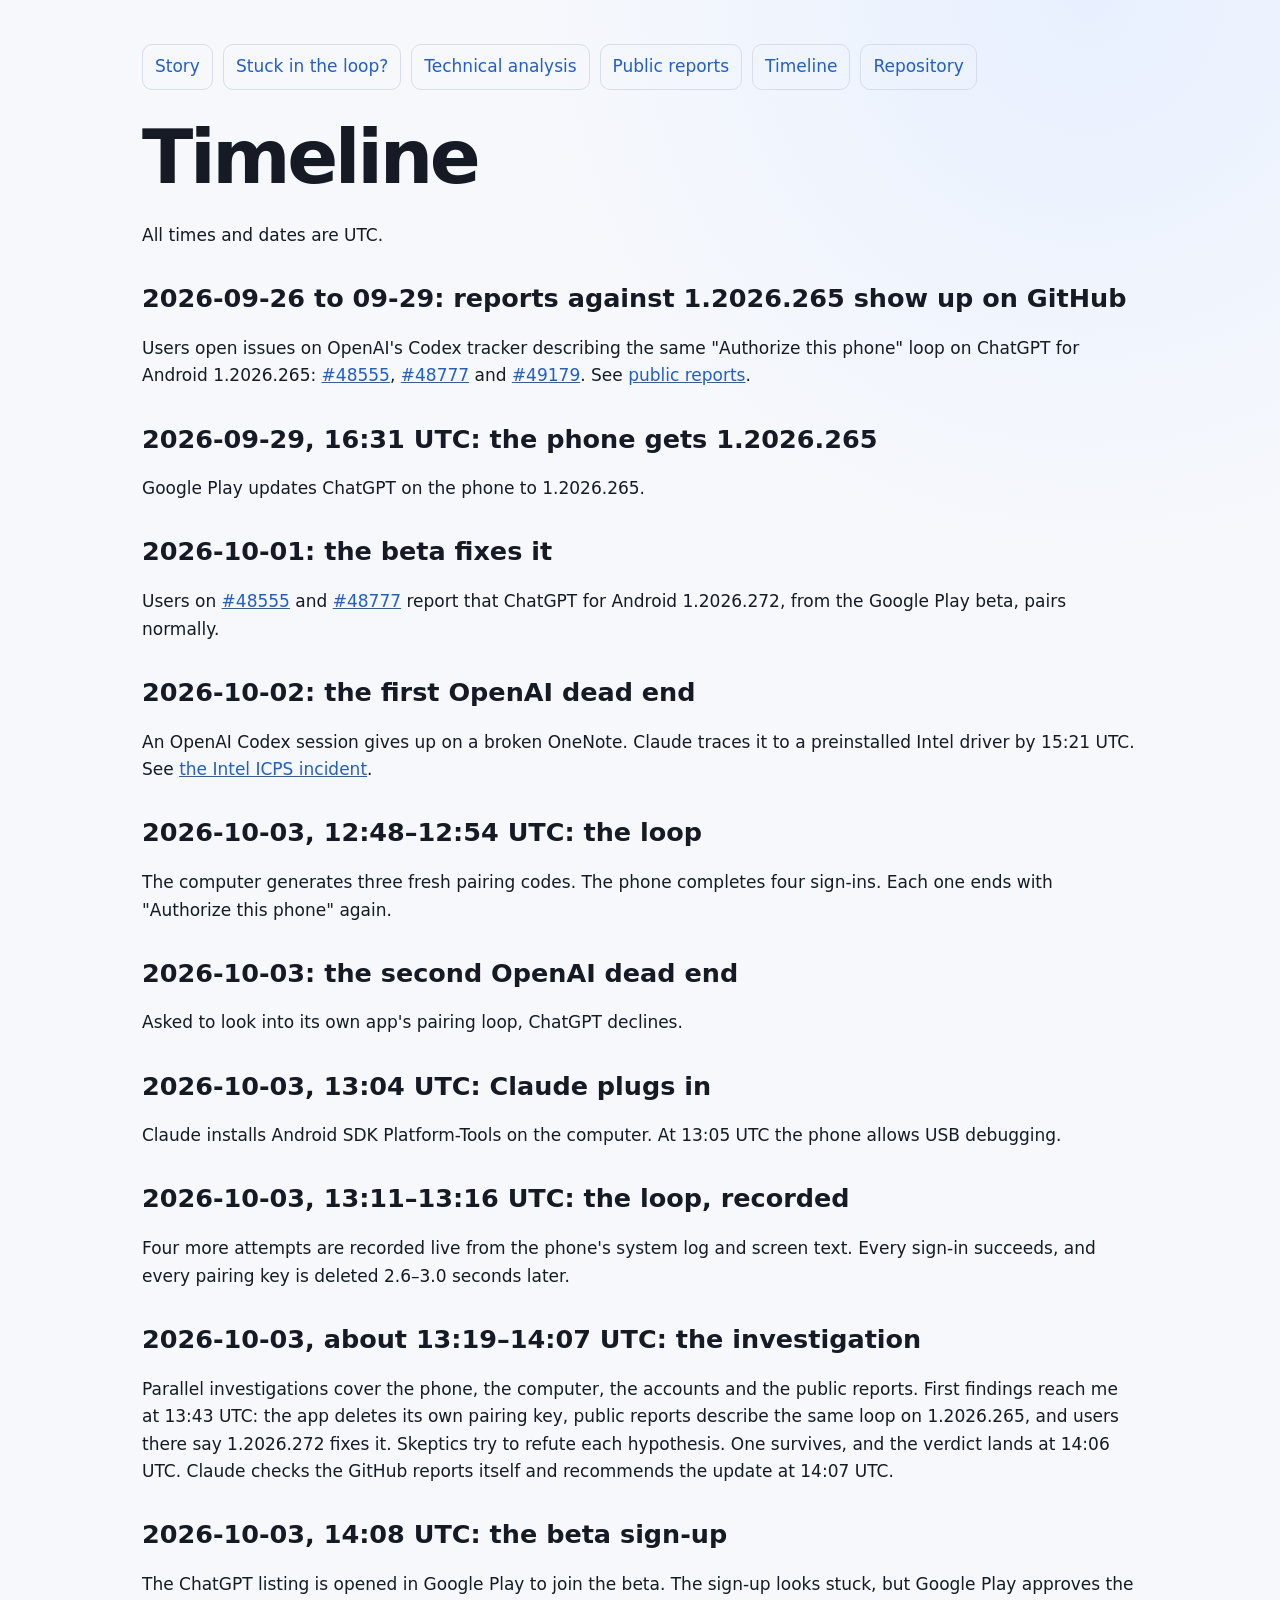
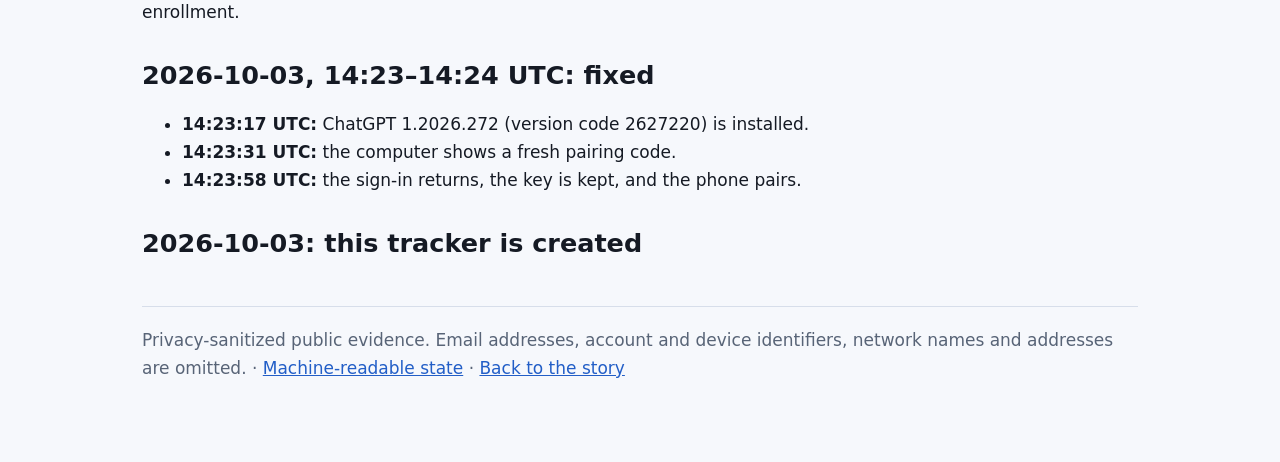
==== timeline.html @ 3fdbe6a7 "Publish ChatGPT Codex Remote pairing loop tracker Story, fix, technical analysis, public reports, ti" ====
<!doctype html>
<html lang="en">
<head>
  <meta charset="utf-8">
  <meta name="viewport" content="width=device-width,initial-scale=1">
  <title>Timeline · ChatGPT Codex Remote pairing loop</title>
  <meta name="description" content="Dated timeline of the ChatGPT for Android Codex Remote pairing loop, from the first public reports to the fix.">
  <meta name="robots" content="index, follow">
  <link rel="canonical" href="https://coolak.github.io/chatgpt-codex-remote-pairing-loop/timeline.html">
  <meta property="og:type" content="article">
  <meta property="og:site_name" content="ChatGPT Codex Remote pairing loop">
  <meta property="og:title" content="Timeline">
  <meta property="og:description" content="Dated timeline of the ChatGPT for Android Codex Remote pairing loop, from the first public reports to the fix.">
  <meta property="og:url" content="https://coolak.github.io/chatgpt-codex-remote-pairing-loop/timeline.html">
  <link rel="stylesheet" href="site.css">
</head>
<body><main>
<nav class="nav">
  <a href="./">Story</a>
  <a href="fix.html">Stuck in the loop?</a>
  <a href="technical-analysis.html">Technical analysis</a>
  <a href="reports.html">Public reports</a>
  <a href="timeline.html">Timeline</a>
  <a href="https://github.com/COOLak/chatgpt-codex-remote-pairing-loop">Repository</a>
</nav>
<h1>Timeline</h1>
<p>All times and dates are UTC.</p>
<h2>2026-09-26 to 09-29: reports against 1.2026.265 show up on GitHub</h2>
<p>Users open issues on OpenAI's Codex tracker describing the same "Authorize this phone" loop on ChatGPT for Android 1.2026.265: <a href="https://github.com/openai/codex/issues/48555" data-hovercard-type="issue" data-hovercard-url="/openai/codex/issues/48555/hovercard">#48555</a>, <a href="https://github.com/openai/codex/issues/48777" data-hovercard-type="issue" data-hovercard-url="/openai/codex/issues/48777/hovercard">#48777</a> and <a href="https://github.com/openai/codex/issues/49179" data-hovercard-type="issue" data-hovercard-url="/openai/codex/issues/49179/hovercard">#49179</a>. See <a href="reports.html">public reports</a>.</p>
<h2>2026-09-29, 16:31 UTC: the phone gets 1.2026.265</h2>
<p>Google Play updates ChatGPT on the phone to 1.2026.265.</p>
<h2>2026-10-01: the beta fixes it</h2>
<p>Users on <a href="https://github.com/openai/codex/issues/48555" data-hovercard-type="issue" data-hovercard-url="/openai/codex/issues/48555/hovercard">#48555</a> and <a href="https://github.com/openai/codex/issues/48777" data-hovercard-type="issue" data-hovercard-url="/openai/codex/issues/48777/hovercard">#48777</a> report that ChatGPT for Android 1.2026.272, from the Google Play beta, pairs normally.</p>
<h2>2026-10-02: the first OpenAI dead end</h2>
<p>An OpenAI Codex session gives up on a broken OneNote. Claude traces it to a preinstalled Intel driver by 15:21 UTC. See <a href="https://coolak.github.io/intel-icps-ipv6-flow-label-incident/" rel="nofollow">the Intel ICPS incident</a>.</p>
<h2>2026-10-03, 12:48–12:54 UTC: the loop</h2>
<p>The computer generates three fresh pairing codes. The phone completes four sign-ins. Each one ends with "Authorize this phone" again.</p>
<h2>2026-10-03: the second OpenAI dead end</h2>
<p>Asked to look into its own app's pairing loop, ChatGPT declines.</p>
<h2>2026-10-03, 13:04 UTC: Claude plugs in</h2>
<p>Claude installs Android SDK Platform-Tools on the computer. At 13:05 UTC the phone allows USB debugging.</p>
<h2>2026-10-03, 13:11–13:16 UTC: the loop, recorded</h2>
<p>Four more attempts are recorded live from the phone's system log and screen text. Every sign-in succeeds, and every pairing key is deleted 2.6–3.0 seconds later.</p>
<h2>2026-10-03, about 13:19–14:07 UTC: the investigation</h2>
<p>Parallel investigations cover the phone, the computer, the accounts and the public reports. First findings reach me at 13:43 UTC: the app deletes its own pairing key, public reports describe the same loop on 1.2026.265, and users there say 1.2026.272 fixes it. Skeptics try to refute each hypothesis. One survives, and the verdict lands at 14:06 UTC. Claude checks the GitHub reports itself and recommends the update at 14:07 UTC.</p>
<h2>2026-10-03, 14:08 UTC: the beta sign-up</h2>
<p>The ChatGPT listing is opened in Google Play to join the beta. The sign-up looks stuck, but Google Play approves the enrollment.</p>
<h2>2026-10-03, 14:23–14:24 UTC: fixed</h2>
<ul>
<li><strong>14:23:17 UTC:</strong> ChatGPT 1.2026.272 (version code 2627220) is installed.</li>
<li><strong>14:23:31 UTC:</strong> the computer shows a fresh pairing code.</li>
<li><strong>14:23:58 UTC:</strong> the sign-in returns, the key is kept, and the phone pairs.</li>
</ul>
<h2>2026-10-03: this tracker is created</h2>
<footer>Privacy-sanitized public evidence. Email addresses, account and device identifiers, network names and addresses are omitted. · <a href="incident-state.json">Machine-readable state</a> · <a href="./">Back to the story</a></footer>
</main></body>
</html>
---- site.css ----
:root{color-scheme:light dark;--bg:#090c12;--panel:#141a24;--panel2:#0f141d;--text:#f5f7fb;--muted:#aeb9ca;--line:#2d3748;--accent:#8bb7ff;--bad:#ff8f8f;--good:#79e2ad;--warn:#ffd27a}
*{box-sizing:border-box}
html{scroll-behavior:smooth}
body{margin:0;background:radial-gradient(circle at 85% 0,#17233a 0,transparent 34rem),var(--bg);color:var(--text);font:17px/1.62 system-ui,-apple-system,"Segoe UI",sans-serif}
main{max-width:1040px;margin:auto;padding:44px 22px 80px}
a{color:var(--accent)}
h1{font-size:clamp(2.2rem,6vw,4.7rem);line-height:1.04;margin:.22em 0 .35em;letter-spacing:-.045em}
h2{margin-top:2.1rem;line-height:1.2}
h3{margin-bottom:.35rem}
.kicker{color:var(--bad);font-weight:850;letter-spacing:.13em;text-transform:uppercase}
.lede{font-size:1.24rem;color:var(--muted);max-width:850px}
.status,.pill{display:inline-block;padding:.34rem .72rem;border:1px solid var(--bad);border-radius:999px;color:var(--bad);font-weight:760}
.pill{border-color:var(--line);color:var(--muted);margin:.2rem}
.grid{display:grid;grid-template-columns:repeat(auto-fit,minmax(250px,1fr));gap:16px;margin:28px 0}
.card,.panel{background:linear-gradient(180deg,var(--panel),var(--panel2));border:1px solid var(--line);border-radius:17px;padding:21px}
.card h2,.card h3{margin-top:0;font-size:1.08rem}
.metric{font-size:2rem;font-weight:850;line-height:1.1}
.muted{color:var(--muted)}
.warning{border-left:4px solid var(--warn)}
.proof{border-left:4px solid var(--good)}
img{display:block;max-width:100%;border-radius:14px;border:1px solid var(--line);margin:24px 0}
table{width:100%;border-collapse:collapse;display:block;overflow-x:auto}
th,td{text-align:left;vertical-align:top;border-bottom:1px solid var(--line);padding:12px 10px;min-width:150px}
th{color:var(--muted)}
.links,.nav{display:flex;flex-wrap:wrap;gap:10px}
.links a,.nav a{border:1px solid var(--line);border-radius:10px;padding:8px 12px;text-decoration:none;background:rgba(255,255,255,.02)}
.nav{margin-bottom:28px}
.timeline{border-left:2px solid var(--line);padding-left:22px}
.timeline article{position:relative;margin:0 0 24px}
.timeline article:before{content:"";position:absolute;left:-29px;top:.45rem;width:12px;height:12px;border-radius:50%;background:var(--accent)}
code{background:#20283a;padding:.1em .3em;border-radius:5px}
footer{margin-top:48px;padding-top:20px;border-top:1px solid var(--line);color:var(--muted)}
@media(prefers-color-scheme:light){:root{--bg:#f6f8fc;--panel:#fff;--panel2:#f8faff;--text:#151a24;--muted:#586477;--line:#d7deea;--accent:#225ec7;--bad:#a31919;--good:#087743;--warn:#8a5a00}body{background:radial-gradient(circle at 85% 0,#e8f0ff 0,transparent 34rem),var(--bg)}code{background:#e8edf6}}
.status.ok{border-color:var(--good);color:var(--good)}
.kicker.ok{color:var(--good)}
pre{background:var(--panel2);border:1px solid var(--line);border-radius:12px;padding:14px 16px;overflow-x:auto;font-size:.86rem;line-height:1.5}
pre code{background:none;padding:0}
.scene{color:var(--muted);font-style:italic}
.loop{display:flex;flex-wrap:wrap;gap:8px;align-items:center;margin:18px 0}
.loop span{border:1px solid var(--line);border-radius:10px;padding:6px 10px;background:var(--panel2)}
.loop b{color:var(--muted);font-weight:400}
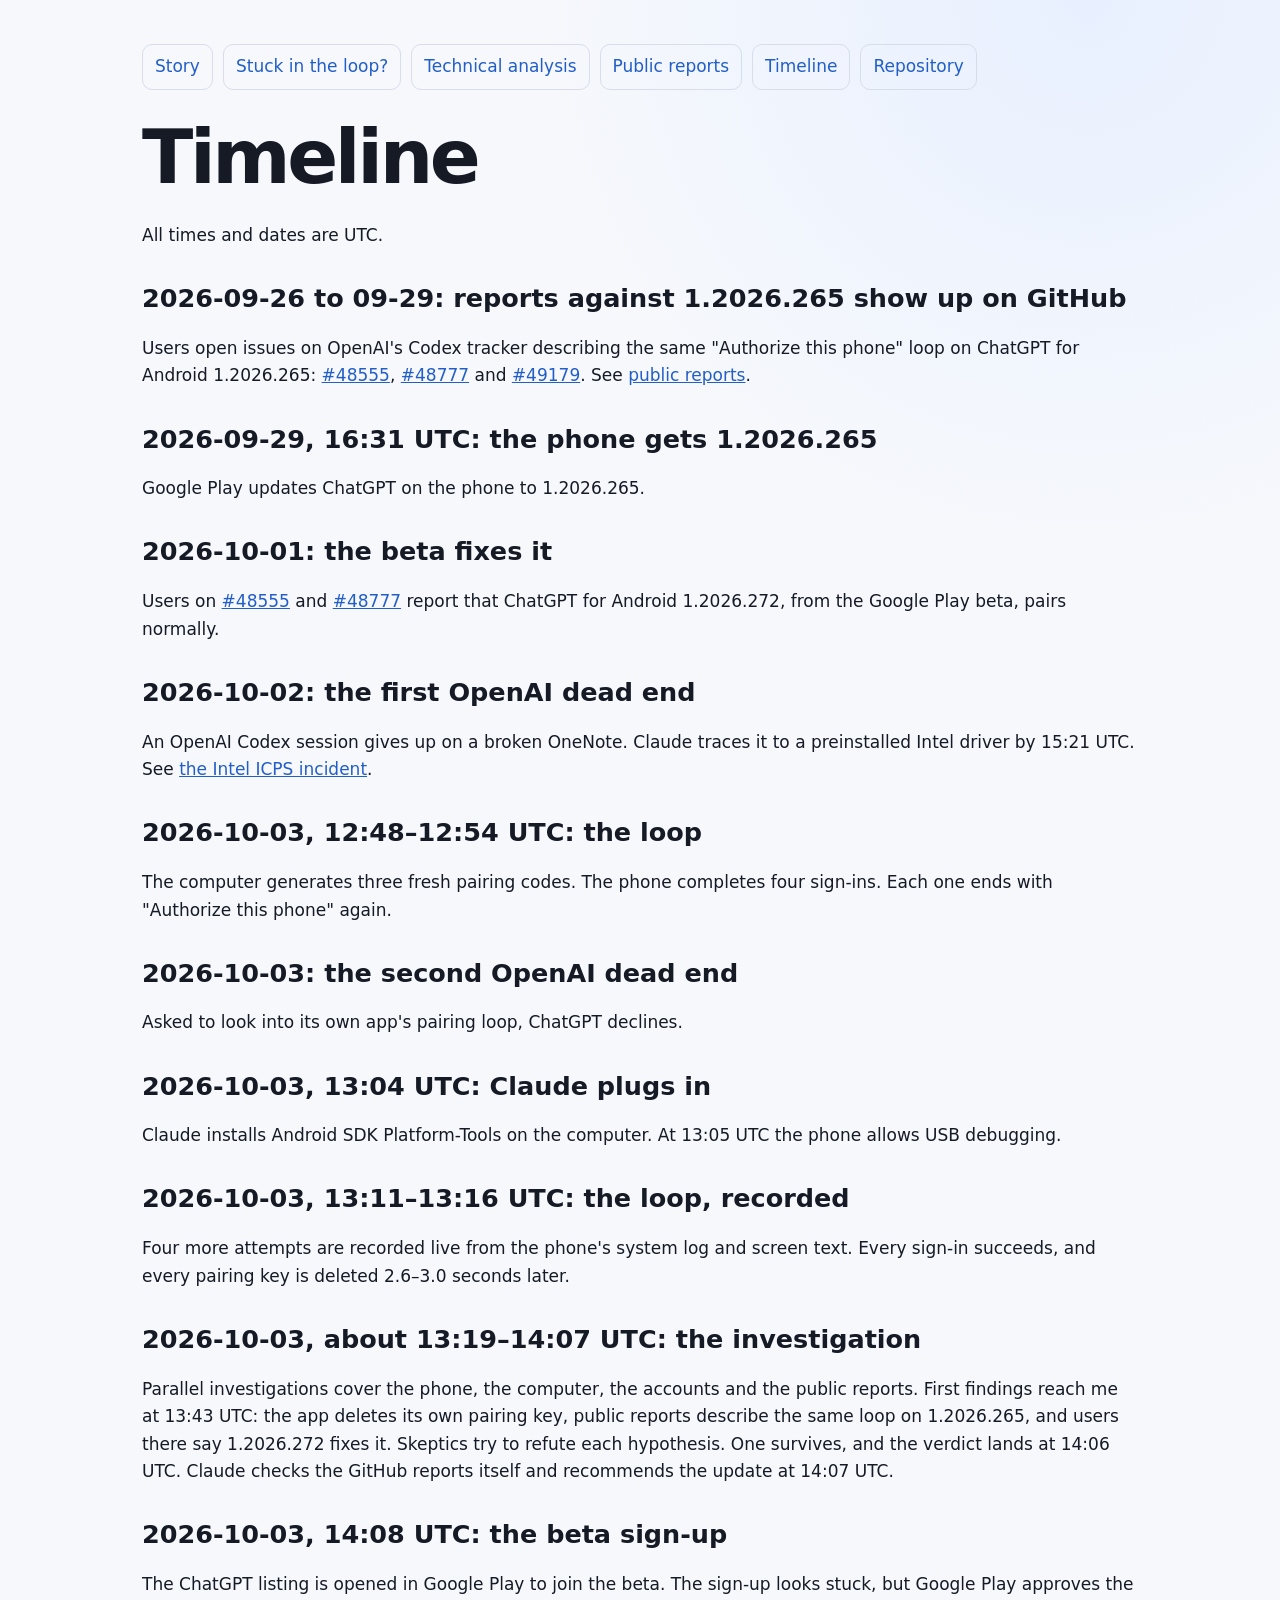
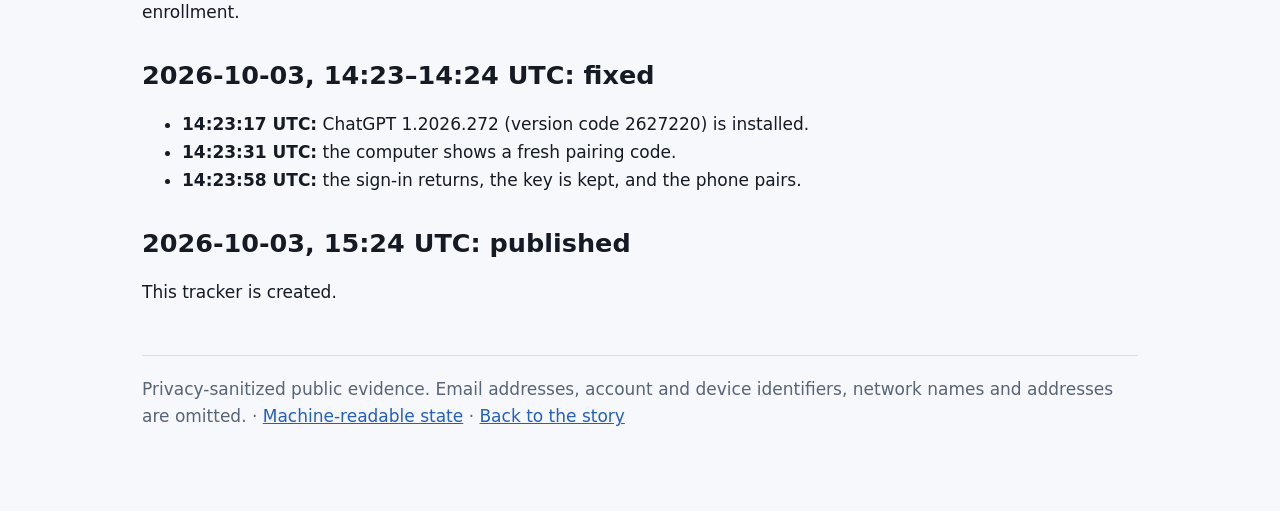
==== commit 2ac04150: "Record publication date Co-Authored-By: Claude Opus 5.5 <noreply@anthropic.com>" ====
--- a/timeline.html
+++ b/timeline.html
@@ -23,35 +23,36 @@
   <a href="timeline.html">Timeline</a>
   <a href="https://github.com/COOLak/chatgpt-codex-remote-pairing-loop">Repository</a>
 </nav>
-<h1>Timeline</h1>
-<p>All times and dates are UTC.</p>
-<h2>2026-09-26 to 09-29: reports against 1.2026.265 show up on GitHub</h2>
-<p>Users open issues on OpenAI's Codex tracker describing the same "Authorize this phone" loop on ChatGPT for Android 1.2026.265: <a href="https://github.com/openai/codex/issues/48555" data-hovercard-type="issue" data-hovercard-url="/openai/codex/issues/48555/hovercard">#48555</a>, <a href="https://github.com/openai/codex/issues/48777" data-hovercard-type="issue" data-hovercard-url="/openai/codex/issues/48777/hovercard">#48777</a> and <a href="https://github.com/openai/codex/issues/49179" data-hovercard-type="issue" data-hovercard-url="/openai/codex/issues/49179/hovercard">#49179</a>. See <a href="reports.html">public reports</a>.</p>
-<h2>2026-09-29, 16:31 UTC: the phone gets 1.2026.265</h2>
-<p>Google Play updates ChatGPT on the phone to 1.2026.265.</p>
-<h2>2026-10-01: the beta fixes it</h2>
-<p>Users on <a href="https://github.com/openai/codex/issues/48555" data-hovercard-type="issue" data-hovercard-url="/openai/codex/issues/48555/hovercard">#48555</a> and <a href="https://github.com/openai/codex/issues/48777" data-hovercard-type="issue" data-hovercard-url="/openai/codex/issues/48777/hovercard">#48777</a> report that ChatGPT for Android 1.2026.272, from the Google Play beta, pairs normally.</p>
-<h2>2026-10-02: the first OpenAI dead end</h2>
-<p>An OpenAI Codex session gives up on a broken OneNote. Claude traces it to a preinstalled Intel driver by 15:21 UTC. See <a href="https://coolak.github.io/intel-icps-ipv6-flow-label-incident/" rel="nofollow">the Intel ICPS incident</a>.</p>
-<h2>2026-10-03, 12:48–12:54 UTC: the loop</h2>
-<p>The computer generates three fresh pairing codes. The phone completes four sign-ins. Each one ends with "Authorize this phone" again.</p>
-<h2>2026-10-03: the second OpenAI dead end</h2>
-<p>Asked to look into its own app's pairing loop, ChatGPT declines.</p>
-<h2>2026-10-03, 13:04 UTC: Claude plugs in</h2>
-<p>Claude installs Android SDK Platform-Tools on the computer. At 13:05 UTC the phone allows USB debugging.</p>
-<h2>2026-10-03, 13:11–13:16 UTC: the loop, recorded</h2>
-<p>Four more attempts are recorded live from the phone's system log and screen text. Every sign-in succeeds, and every pairing key is deleted 2.6–3.0 seconds later.</p>
-<h2>2026-10-03, about 13:19–14:07 UTC: the investigation</h2>
-<p>Parallel investigations cover the phone, the computer, the accounts and the public reports. First findings reach me at 13:43 UTC: the app deletes its own pairing key, public reports describe the same loop on 1.2026.265, and users there say 1.2026.272 fixes it. Skeptics try to refute each hypothesis. One survives, and the verdict lands at 14:06 UTC. Claude checks the GitHub reports itself and recommends the update at 14:07 UTC.</p>
-<h2>2026-10-03, 14:08 UTC: the beta sign-up</h2>
-<p>The ChatGPT listing is opened in Google Play to join the beta. The sign-up looks stuck, but Google Play approves the enrollment.</p>
-<h2>2026-10-03, 14:23–14:24 UTC: fixed</h2>
-<ul>
+<h1 dir="auto">Timeline</h1>
+<p dir="auto">All times and dates are UTC.</p>
+<h2 dir="auto">2026-09-26 to 09-29: reports against 1.2026.265 show up on GitHub</h2>
+<p dir="auto">Users open issues on OpenAI's Codex tracker describing the same "Authorize this phone" loop on ChatGPT for Android 1.2026.265: <a href="https://github.com/openai/codex/issues/48555" data-hovercard-type="issue" data-hovercard-url="/openai/codex/issues/48555/hovercard">#48555</a>, <a href="https://github.com/openai/codex/issues/48777" data-hovercard-type="issue" data-hovercard-url="/openai/codex/issues/48777/hovercard">#48777</a> and <a href="https://github.com/openai/codex/issues/49179" data-hovercard-type="issue" data-hovercard-url="/openai/codex/issues/49179/hovercard">#49179</a>. See <a href="reports.html">public reports</a>.</p>
+<h2 dir="auto">2026-09-29, 16:31 UTC: the phone gets 1.2026.265</h2>
+<p dir="auto">Google Play updates ChatGPT on the phone to 1.2026.265.</p>
+<h2 dir="auto">2026-10-01: the beta fixes it</h2>
+<p dir="auto">Users on <a href="https://github.com/openai/codex/issues/48555" data-hovercard-type="issue" data-hovercard-url="/openai/codex/issues/48555/hovercard">#48555</a> and <a href="https://github.com/openai/codex/issues/48777" data-hovercard-type="issue" data-hovercard-url="/openai/codex/issues/48777/hovercard">#48777</a> report that ChatGPT for Android 1.2026.272, from the Google Play beta, pairs normally.</p>
+<h2 dir="auto">2026-10-02: the first OpenAI dead end</h2>
+<p dir="auto">An OpenAI Codex session gives up on a broken OneNote. Claude traces it to a preinstalled Intel driver by 15:21 UTC. See <a href="https://coolak.github.io/intel-icps-ipv6-flow-label-incident/" rel="nofollow">the Intel ICPS incident</a>.</p>
+<h2 dir="auto">2026-10-03, 12:48–12:54 UTC: the loop</h2>
+<p dir="auto">The computer generates three fresh pairing codes. The phone completes four sign-ins. Each one ends with "Authorize this phone" again.</p>
+<h2 dir="auto">2026-10-03: the second OpenAI dead end</h2>
+<p dir="auto">Asked to look into its own app's pairing loop, ChatGPT declines.</p>
+<h2 dir="auto">2026-10-03, 13:04 UTC: Claude plugs in</h2>
+<p dir="auto">Claude installs Android SDK Platform-Tools on the computer. At 13:05 UTC the phone allows USB debugging.</p>
+<h2 dir="auto">2026-10-03, 13:11–13:16 UTC: the loop, recorded</h2>
+<p dir="auto">Four more attempts are recorded live from the phone's system log and screen text. Every sign-in succeeds, and every pairing key is deleted 2.6–3.0 seconds later.</p>
+<h2 dir="auto">2026-10-03, about 13:19–14:07 UTC: the investigation</h2>
+<p dir="auto">Parallel investigations cover the phone, the computer, the accounts and the public reports. First findings reach me at 13:43 UTC: the app deletes its own pairing key, public reports describe the same loop on 1.2026.265, and users there say 1.2026.272 fixes it. Skeptics try to refute each hypothesis. One survives, and the verdict lands at 14:06 UTC. Claude checks the GitHub reports itself and recommends the update at 14:07 UTC.</p>
+<h2 dir="auto">2026-10-03, 14:08 UTC: the beta sign-up</h2>
+<p dir="auto">The ChatGPT listing is opened in Google Play to join the beta. The sign-up looks stuck, but Google Play approves the enrollment.</p>
+<h2 dir="auto">2026-10-03, 14:23–14:24 UTC: fixed</h2>
+<ul dir="auto">
 <li><strong>14:23:17 UTC:</strong> ChatGPT 1.2026.272 (version code 2627220) is installed.</li>
 <li><strong>14:23:31 UTC:</strong> the computer shows a fresh pairing code.</li>
 <li><strong>14:23:58 UTC:</strong> the sign-in returns, the key is kept, and the phone pairs.</li>
 </ul>
-<h2>2026-10-03: this tracker is created</h2>
+<h2 dir="auto">2026-10-03, 15:24 UTC: published</h2>
+<p dir="auto">This tracker is created.</p>
 <footer>Privacy-sanitized public evidence. Email addresses, account and device identifiers, network names and addresses are omitted. · <a href="incident-state.json">Machine-readable state</a> · <a href="./">Back to the story</a></footer>
 </main></body>
 </html>
